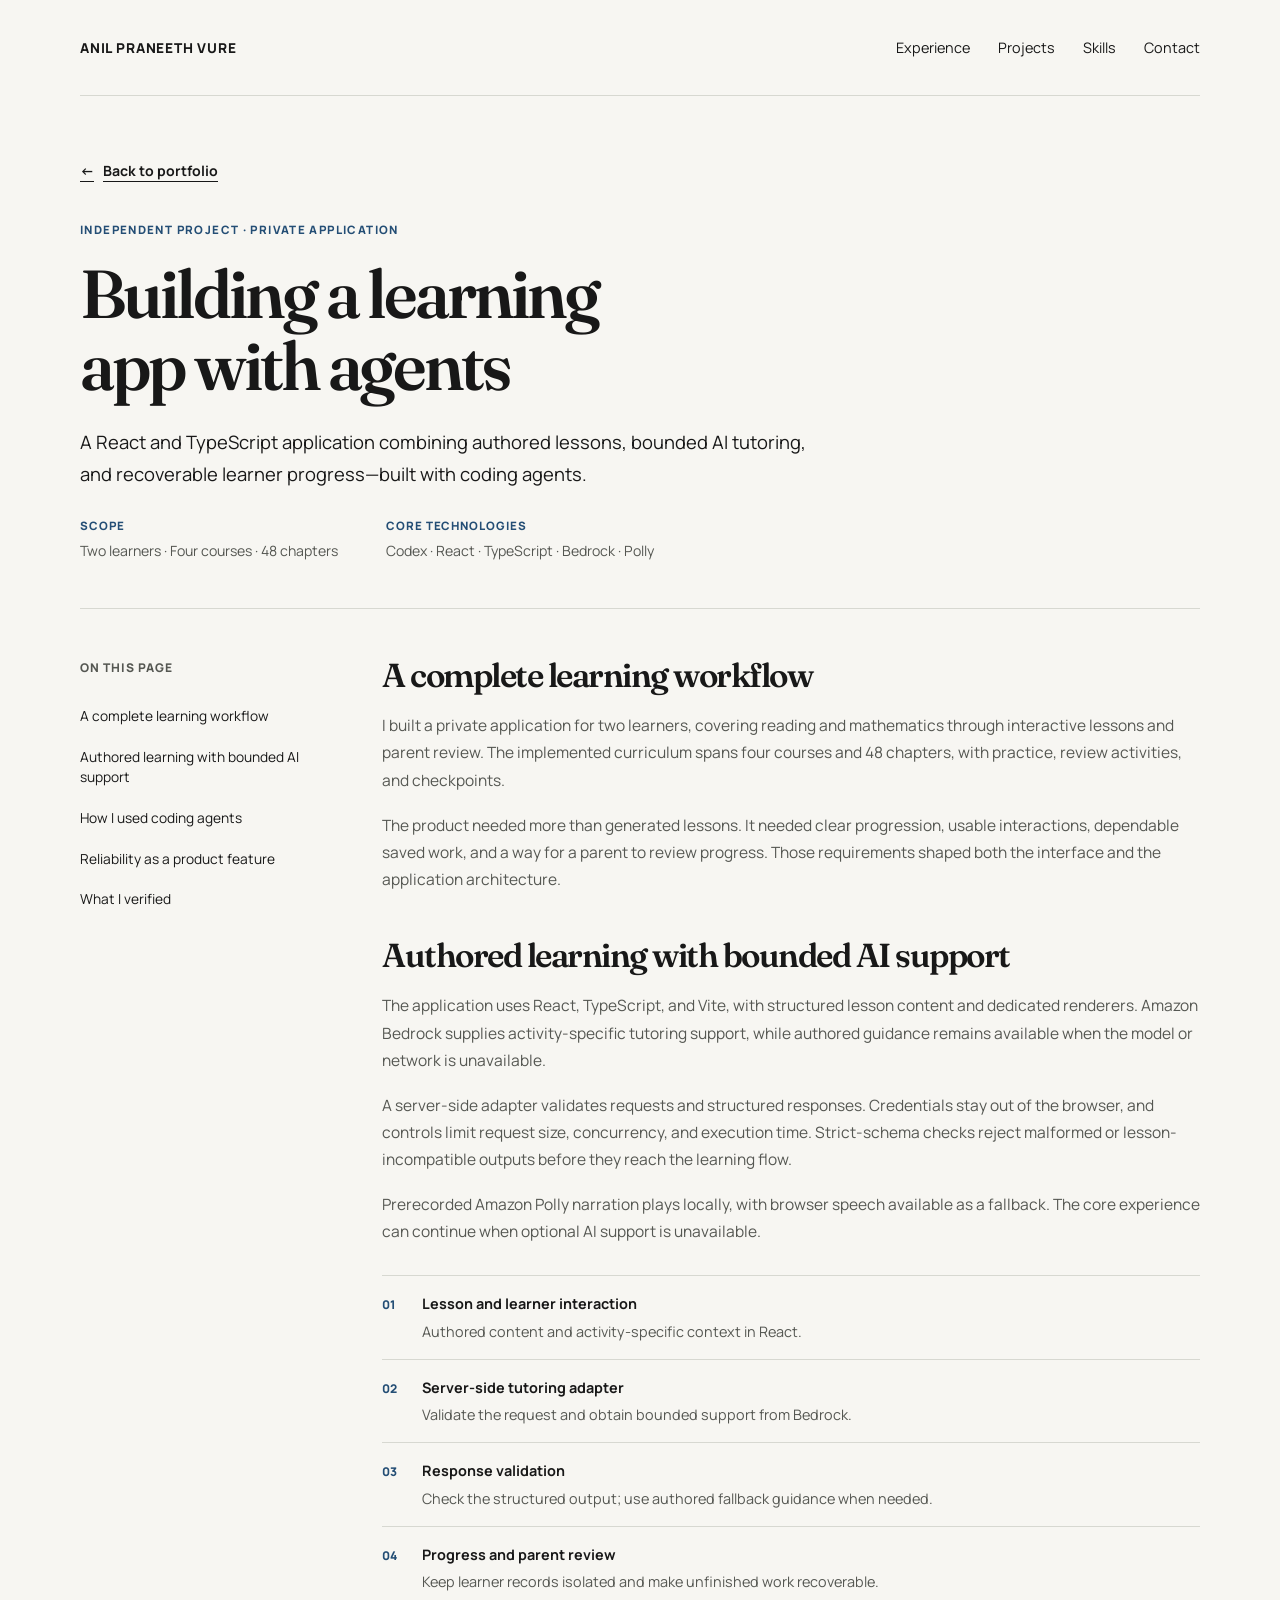
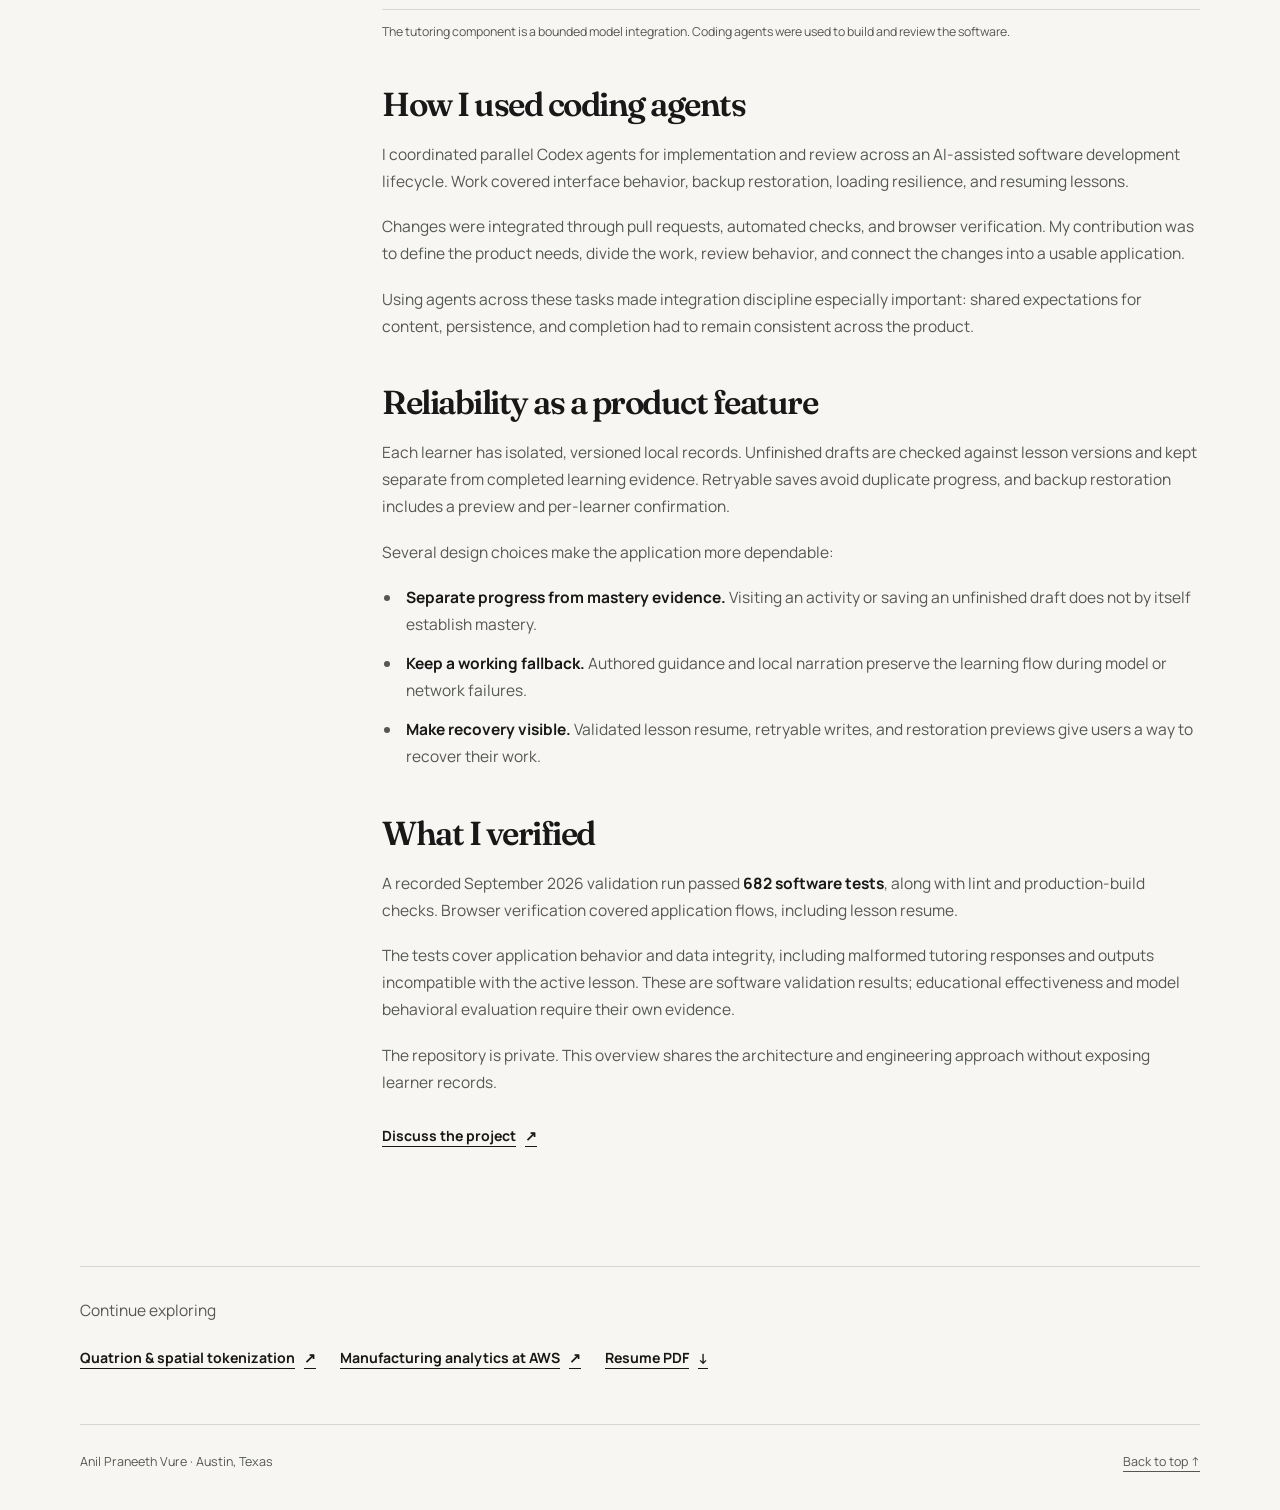
==== projects/learning-app/index.html @ 228243d7 "Add detailed project case studies and emphasize spatial tokenization" ====
<!DOCTYPE html>
<html lang="en">
<head>
  <meta charset="UTF-8" />
  <meta name="viewport" content="width=device-width, initial-scale=1.0" />
  <title>Building a learning app with agents | Anil Praneeth Vure</title>
  <meta name="description" content="A React and TypeScript application combining authored lessons, bounded AI tutoring, and recoverable learner progress—built with coding agents." />
  <meta name="theme-color" content="#f7f6f2" />
  <link rel="canonical" href="https://anilpraneeth.github.io/projects/learning-app/" />
  <meta property="og:title" content="Building a learning app with agents | Anil Praneeth Vure" />
  <meta property="og:description" content="A React and TypeScript application combining authored lessons, bounded AI tutoring, and recoverable learner progress—built with coding agents." />
  <meta property="og:type" content="article" />
  <meta property="og:url" content="https://anilpraneeth.github.io/projects/learning-app/" />
  <meta property="og:image" content="https://anilpraneeth.github.io/assets/professional.png" />
  <meta property="og:image:alt" content="Portrait of Anil Praneeth Vure" />
  <link rel="preconnect" href="https://fonts.googleapis.com" />
  <link rel="preconnect" href="https://fonts.gstatic.com" crossorigin />
  <link href="https://fonts.googleapis.com/css2?family=Manrope:wght@400;500;600;700;800&amp;family=Fraunces:opsz,wght@9..144,600;9..144,700&amp;display=swap" rel="stylesheet" />
  <link rel="stylesheet" href="../../styles.css?v=20260919-cases" />
  <script src="../../script.js?v=20260918" defer></script>
</head>
<body>
  <a class="skip-link" href="#main">Skip to content</a>
  <div class="page-shell" id="top">
    <header class="site-header"><a class="brand" href="../../">Anil Praneeth Vure</a><nav class="site-nav" aria-label="Primary"><a href="../../#profile">Experience</a><a href="../../#work">Projects</a><a href="../../#skills">Skills</a><a href="../../#contact">Contact</a></nav></header>
    <main id="main">
      <header class="case-hero">
        <a class="text-link" href="../../#work"><span aria-hidden="true">←</span> Back to portfolio</a>
        <p class="eyebrow">Independent project · Private application</p>
        <h1>Building a learning app with agents</h1>
        <p class="case-deck">A React and TypeScript application combining authored lessons, bounded AI tutoring, and recoverable learner progress—built with coding agents.</p>
        <dl class="case-facts"><div><dt>Scope</dt><dd>Two learners · Four courses · 48 chapters</dd></div><div><dt>Core technologies</dt><dd>Codex · React · TypeScript · Bedrock · Polly</dd></div></dl>
      </header>
      <div class="case-layout">
        <nav class="case-contents" aria-label="On this page"><p>On this page</p><a href="#need">A complete learning workflow</a><a href="#architecture">Authored learning with bounded AI support</a><a href="#agent-workflow">How I used coding agents</a><a href="#reliability">Reliability as a product feature</a><a href="#validation">What I verified</a></nav>
        <article class="case-body" aria-label="Project case study"><section id="need" aria-labelledby="need-title"><h2 id="need-title">A complete learning workflow</h2><p>I built a private application for two learners, covering reading and mathematics through interactive lessons and parent review. The implemented curriculum spans four courses and 48 chapters, with practice, review activities, and checkpoints.</p><p>The product needed more than generated lessons. It needed clear progression, usable interactions, dependable saved work, and a way for a parent to review progress. Those requirements shaped both the interface and the application architecture.</p></section><section id="architecture" aria-labelledby="architecture-title"><h2 id="architecture-title">Authored learning with bounded AI support</h2><p>The application uses React, TypeScript, and Vite, with structured lesson content and dedicated renderers. Amazon Bedrock supplies activity-specific tutoring support, while authored guidance remains available when the model or network is unavailable.</p><p>A server-side adapter validates requests and structured responses. Credentials stay out of the browser, and controls limit request size, concurrency, and execution time. Strict-schema checks reject malformed or lesson-incompatible outputs before they reach the learning flow.</p><p>Prerecorded Amazon Polly narration plays locally, with browser speech available as a fallback. The core experience can continue when optional AI support is unavailable.</p>
    <figure class="architecture-flow"><ol><li><div><strong>Lesson and learner interaction</strong>Authored content and activity-specific context in React.</div></li><li><div><strong>Server-side tutoring adapter</strong>Validate the request and obtain bounded support from Bedrock.</div></li><li><div><strong>Response validation</strong>Check the structured output; use authored fallback guidance when needed.</div></li><li><div><strong>Progress and parent review</strong>Keep learner records isolated and make unfinished work recoverable.</div></li></ol><figcaption>The tutoring component is a bounded model integration. Coding agents were used to build and review the software.</figcaption></figure></section><section id="agent-workflow" aria-labelledby="agent-workflow-title"><h2 id="agent-workflow-title">How I used coding agents</h2><p>I coordinated parallel Codex agents for implementation and review across an AI-assisted software development lifecycle. Work covered interface behavior, backup restoration, loading resilience, and resuming lessons.</p><p>Changes were integrated through pull requests, automated checks, and browser verification. My contribution was to define the product needs, divide the work, review behavior, and connect the changes into a usable application.</p><p>Using agents across these tasks made integration discipline especially important: shared expectations for content, persistence, and completion had to remain consistent across the product.</p></section><section id="reliability" aria-labelledby="reliability-title"><h2 id="reliability-title">Reliability as a product feature</h2><p>Each learner has isolated, versioned local records. Unfinished drafts are checked against lesson versions and kept separate from completed learning evidence. Retryable saves avoid duplicate progress, and backup restoration includes a preview and per-learner confirmation.</p><p>Several design choices make the application more dependable:</p><ul><li><strong>Separate progress from mastery evidence.</strong> Visiting an activity or saving an unfinished draft does not by itself establish mastery.</li><li><strong>Keep a working fallback.</strong> Authored guidance and local narration preserve the learning flow during model or network failures.</li><li><strong>Make recovery visible.</strong> Validated lesson resume, retryable writes, and restoration previews give users a way to recover their work.</li></ul></section><section id="validation" aria-labelledby="validation-title"><h2 id="validation-title">What I verified</h2><p>A recorded September 2026 validation run passed <strong>682 software tests</strong>, along with lint and production-build checks. Browser verification covered application flows, including lesson resume.</p><p>The tests cover application behavior and data integrity, including malformed tutoring responses and outputs incompatible with the active lesson. These are software validation results; educational effectiveness and model behavioral evaluation require their own evidence.</p><p>The repository is private. This overview shares the architecture and engineering approach without exposing learner records.</p><a class="text-link" href="../../#contact">Discuss the project <span aria-hidden="true">↗</span></a></section></article>
      </div>
      <aside class="case-next" aria-label="Continue exploring"><p>Continue exploring</p><div class="hero-actions"><a class="text-link" href="../quatrion/">Quatrion &amp; spatial tokenization <span aria-hidden="true">↗</span></a><a class="text-link" href="../manufacturing-analytics/">Manufacturing analytics at AWS <span aria-hidden="true">↗</span></a><a class="text-link" href="../../assets/Anil_Praneeth_Vure_Resume.pdf?v=20260919-cases" download="Anil_Praneeth_Vure_Resume.pdf">Resume PDF <span aria-hidden="true">↓</span></a></div></aside>
    </main>
    <footer class="site-footer"><span>Anil Praneeth Vure · Austin, Texas</span><a href="#top">Back to top ↑</a></footer>
  </div>
</body>
</html>
---- styles.css ----
:root { --bg: #f7f6f2; --text: #181818; --muted: #555752; --line: #d7d8d1; --accent: #244e75; --max: 1120px; }
* { box-sizing: border-box; }
html { scroll-behavior: smooth; scroll-padding-top: 28px; }
body { margin: 0; font-family: "Manrope", sans-serif; color: var(--text); background: var(--bg); }
a { color: inherit; text-underline-offset: 5px; }
a:focus-visible, summary:focus-visible { outline: 2px solid var(--accent); outline-offset: 6px; }
.page-shell { width: min(calc(100% - 80px), var(--max)); margin-inline: auto; }
.skip-link { position: fixed; top: 10px; left: 10px; z-index: 10; padding: 12px 20px; background: var(--text); color: white; transform: translateY(-160%); }
.skip-link:focus { transform: translateY(0); }
.site-header { display: flex; align-items: center; justify-content: space-between; gap: 24px; padding: 28px 0; border-bottom: 1px solid var(--line); }
.brand { font-size: 0.85rem; font-weight: 800; letter-spacing: 0.06em; text-transform: uppercase; text-decoration: none; }
.site-nav { display: flex; flex-wrap: wrap; gap: 12px 28px; }
.site-nav a { font-size: 0.9rem; text-decoration: none; padding: 10px 0; }
.site-nav a:hover { color: var(--accent); }
.hero { display: grid; grid-template-columns: minmax(0, 1fr) minmax(280px, 360px); gap: clamp(36px, 6vw, 80px); align-items: center; padding: 56px 0 64px; }
.eyebrow, .section-label, .project-kicker { font-size: 0.72rem; font-weight: 800; letter-spacing: 0.12em; text-transform: uppercase; color: var(--accent); margin: 0 0 22px; }
h1, h2, h3 { margin: 0; }
h1, h2 { font-family: "Fraunces", Georgia, serif; font-weight: 600; letter-spacing: -0.045em; line-height: 1.06; }
h1 { font-size: clamp(3.6rem, 6.3vw, 5.4rem); }
h2 { font-size: clamp(2.1rem, 4vw, 3.3rem); }
h3 { font-size: 1.28rem; line-height: 1.35; letter-spacing: -0.025em; }
p, li, dd { font-size: 0.97rem; line-height: 1.75; color: var(--muted); }
p { margin: 0 0 18px; }
.hero-lead { font-size: clamp(1.2rem, 2.2vw, 1.55rem); font-weight: 600; line-height: 1.4; color: var(--text); max-width: 27ch; margin: 24px 0 14px; }
.hero-text { max-width: 53ch; }
.hero-actions { display: flex; gap: 24px; flex-wrap: wrap; align-items: center; margin-top: 26px; }
.button { display: inline-flex; align-items: center; gap: 20px; justify-content: center; min-height: 46px; padding: 13px 20px; border: 1px solid var(--text); border-radius: 3px; font-size: 0.86rem; font-weight: 700; text-decoration: none; color: var(--bg); background: var(--text); transition: background-color 180ms ease, transform 180ms ease; }
.button:hover { background: var(--accent); border-color: var(--accent); transform: translateY(-2px); }
.text-link { display: inline-flex; align-items: center; gap: 9px; min-height: 44px; font-size: 0.88rem; font-weight: 700; text-decoration: underline; }
.text-link span { transition: transform 180ms ease; }
.text-link:hover span { transform: translate(2px, -2px); }
.portrait-wrap { overflow: hidden; aspect-ratio: 1122 / 1402; background: #d6d9d9; border-radius: 3px; animation: portrait-enter 900ms ease both; }
.portrait { width: 100%; height: 100%; display: block; object-fit: cover; }
.hero-copy { animation: hero-enter 650ms ease both; }
.section-block { border-top: 1px solid var(--line); padding: 64px 0; }
.section-intro { margin-bottom: 40px; }
.section-intro .section-label { margin-bottom: 18px; }
.two-columns { display: grid; grid-template-columns: minmax(0, 0.8fr) minmax(0, 1.45fr); gap: 72px; }
.experience-meta p, .project-tech, .project-note { font-size: 0.83rem; margin: 12px 0 0; }
.lead-copy { color: var(--text); font-size: 1.06rem; line-height: 1.7; }
.two-columns > div > p:last-child { margin-bottom: 0; }
.career-history { display: grid; grid-template-columns: 1fr 1fr; gap: 60px; margin-top: 44px; padding-top: 32px; border-top: 1px solid var(--line); }
.career-history h3 { font-size: 1rem; }
.career-history p { font-size: 0.87rem; margin: 8px 0 0; }
.project-row { padding: 36px 0; border-top: 1px solid var(--line); }
.project-meta h3 { font-size: 1.55rem; }
.project-kicker { font-size: 0.65rem; line-height: 1.7; margin-bottom: 12px; }
.project-meta .text-link { margin-top: 14px; }
.project-note { font-size: 0.75rem; }
.project-details { margin: 0; padding-left: 19px; }
.project-details li { padding-left: 5px; margin-bottom: 15px; }
.project-details li:last-child { margin-bottom: 0; }
.project-details strong { color: var(--text); font-weight: 700; }
.case-study-index { display: flex; flex-wrap: wrap; gap: 8px 28px; padding: 0 0 28px; }
.case-study-index p { width: 100%; margin-bottom: 2px; font-size: 0.83rem; }
.case-study-index a { font-size: 0.86rem; font-weight: 700; line-height: 1.6; padding: 10px 0; }
.case-study-link { margin-top: 22px; }
.case-hero { padding: 52px 0 44px; border-bottom: 1px solid var(--line); }
.case-hero .eyebrow { margin-top: 28px; margin-bottom: 18px; }
.case-hero h1 { font-size: clamp(2.5rem, 5.3vw, 4.6rem); max-width: 19ch; text-wrap: balance; }
.case-deck { max-width: 66ch; font-size: 1.15rem; color: var(--text); margin: 24px 0; }
.case-facts { display: flex; flex-wrap: wrap; gap: 20px 48px; margin: 28px 0 0; }
.case-facts dt { font-size: 0.72rem; text-transform: uppercase; letter-spacing: 0.08em; font-weight: 800; color: var(--accent); }
.case-facts dd { margin: 6px 0 0; font-size: 0.88rem; }
.case-layout { display: grid; grid-template-columns: 230px minmax(0, 1fr); gap: 72px; padding: 48px 0 64px; align-items: start; }
.case-contents { position: sticky; top: 28px; }
.case-contents p { font-size: 0.75rem; text-transform: uppercase; letter-spacing: 0.08em; font-weight: 800; }
.case-contents a { display: block; padding: 10px 0; font-size: 0.86rem; line-height: 1.5; text-decoration: none; }
.case-contents a:hover { color: var(--accent); text-decoration: underline; }
.case-body { min-width: 0; }
.case-body section { margin-bottom: 44px; scroll-margin-top: 28px; }
.case-body h2 { font-size: clamp(1.75rem, 2.6vw, 2.2rem); margin-bottom: 20px; }
.case-body h3 { font-size: 1.05rem; margin: 26px 0 10px; }
.case-body ul { padding-left: 20px; }
.case-body li { padding-left: 4px; margin-bottom: 12px; }
.case-body strong { color: var(--text); }
.architecture-flow { margin: 30px 0; }
.architecture-flow ol { list-style: none; padding: 0; margin: 0; border-top: 1px solid var(--line); counter-reset: flow; }
.architecture-flow li { counter-increment: flow; display: grid; grid-template-columns: 28px minmax(0, 1fr); gap: 12px; padding: 15px 0; margin: 0; border-bottom: 1px solid var(--line); font-size: 0.9rem; }
.architecture-flow li::before { content: counter(flow, decimal-leading-zero); color: var(--accent); font-size: 0.75rem; font-weight: 800; padding-top: 3px; }
.architecture-flow strong { display: block; margin-bottom: 2px; }
.architecture-flow figcaption { font-size: 0.77rem; color: var(--muted); line-height: 1.6; margin-top: 12px; }
.case-next { border-top: 1px solid var(--line); padding: 30px 0 44px; }
.case-next p { margin-bottom: 12px; }
.case-next .hero-actions { margin-top: 0; }
.more-work { border-top: 1px solid var(--line); padding-top: 36px; margin-top: 4px; }
.repository-list a { display: flex; align-items: center; justify-content: space-between; gap: 24px; padding: 19px 0; border-bottom: 1px solid var(--line); text-decoration: none; }
.repository-list a:first-child { padding-top: 0; }
.repository-list a:last-child { border-bottom: 0; }
.repository-list a:hover strong { color: var(--accent); text-decoration: underline; text-underline-offset: 4px; }
.repository-list strong { font-size: 0.94rem; font-weight: 700; }
.repository-list small { display: block; color: var(--muted); font-size: 0.85rem; line-height: 1.65; margin-top: 5px; }
.skills-list { margin: 0; }
.skills-list > div { padding: 20px 0; border-top: 1px solid var(--line); }
.skills-list dt { font-size: 0.95rem; font-weight: 700; }
.skills-list dd { margin: 0; font-size: 0.92rem; }
.credentials-grid { display: grid; grid-template-columns: 1fr 1fr; gap: 60px; margin-top: 40px; padding-top: 30px; border-top: 1px solid var(--line); }
.credentials-grid h3 { font-size: 1rem; margin-bottom: 20px; }
.credentials-grid p { font-size: 0.88rem; }
.plain-list { list-style: none; margin: 0; padding: 0; }
.plain-list li { font-size: 0.88rem; margin-bottom: 18px; color: var(--text); }
.plain-list span { display: block; color: var(--muted); font-size: 0.8rem; margin-top: 2px; }
summary { cursor: pointer; font-size: 0.86rem; font-weight: 600; padding: 4px 0; }
details .plain-list { margin-top: 16px; }
.contact-section h2 { margin-bottom: 24px; }
.contact-section > p:not(.section-label) { max-width: 55ch; }
.site-footer { display: flex; justify-content: space-between; gap: 24px; padding: 28px 0 40px; border-top: 1px solid var(--line); color: var(--muted); font-size: 0.78rem; }
.reveal { opacity: 1; }
.motion-ready .reveal { opacity: 0; transform: translateY(18px); transition: opacity 550ms ease, transform 550ms ease; }
.motion-ready .reveal.is-visible { opacity: 1; transform: none; }
@keyframes hero-enter { from { opacity: 0; transform: translateY(16px); } to { opacity: 1; transform: none; } }
@keyframes portrait-enter { from { opacity: 0; transform: scale(0.975); } to { opacity: 1; transform: none; } }
@media (max-width: 900px) {
  .page-shell { width: calc(100% - 48px); }
  .hero { grid-template-columns: minmax(0, 1fr) minmax(220px, 0.7fr); gap: 32px; padding: 44px 0; }
  h1 { font-size: clamp(3rem, 6vw, 4rem); }
  .hero-actions { gap: 16px; }
  .two-columns { gap: 36px; grid-template-columns: 0.8fr 1.3fr; }
  .case-layout { grid-template-columns: 180px minmax(0, 1fr); gap: 36px; }
}
@media (max-width: 640px) {
  .page-shell { width: calc(100% - 40px); }
  .site-header { align-items: flex-start; flex-direction: column; gap: 8px; padding: 20px 0 12px; }
  .brand { font-size: 0.8rem; }
  .site-nav { gap: 12px 22px; }
  .site-nav a { font-size: 0.83rem; }
  .hero { grid-template-columns: minmax(0, 1fr) 126px; gap: 20px; padding: 32px 0 40px; }
  .hero-copy { display: contents; }
  h1 { grid-column: 1; grid-row: 2; font-size: clamp(2.25rem, 9.6vw, 2.75rem); }
  .eyebrow { grid-column: 1 / -1; font-size: 0.64rem; margin: 0; }
  .hero-lead { grid-column: 1 / -1; font-size: 1.3rem; margin: 0; }
  .hero-text { grid-column: 1 / -1; font-size: 0.9rem; margin: 0; }
  .hero-actions { gap: 14px 20px; margin-top: 20px; }
  .hero .hero-actions { grid-column: 1 / -1; margin-top: 0; }
  .portrait-wrap { grid-column: 2; grid-row: 2; width: 100%; }
  .section-block { padding: 40px 0; }
  .section-intro { margin-bottom: 30px; }
  .two-columns, .career-history, .credentials-grid { grid-template-columns: 1fr; gap: 22px; }
  .career-history, .credentials-grid { gap: 28px; margin-top: 30px; padding-top: 26px; }
  .project-row { padding: 28px 0; gap: 24px; }
  .project-meta h3 { font-size: 1.4rem; }
  .project-meta .text-link { margin-top: 8px; }
  .project-note { margin-top: 3px; }
  .more-work { gap: 28px; padding-top: 28px; }
  .skills-list > div { gap: 10px; }
  .site-footer { flex-direction: column; gap: 16px; }
  .case-hero { padding: 28px 0 32px; }
  .case-hero h1 { font-size: clamp(2.25rem, 9vw, 3rem); }
  .case-deck { font-size: 1.05rem; }
  .case-facts { gap: 18px 28px; }
  .case-layout { grid-template-columns: minmax(0, 1fr); gap: 34px; padding: 30px 0; }
  .case-contents { position: static; padding-bottom: 24px; border-bottom: 1px solid var(--line); }
  .case-contents p { margin-bottom: 6px; }
  .case-contents a { padding: 8px 0; }
  .case-body section { margin-bottom: 36px; }
  .case-study-index { flex-direction: column; gap: 0; }
}
@media (max-width: 360px) {
  .hero { grid-template-columns: minmax(0, 1fr) 108px; }
}
@media (prefers-reduced-motion: reduce) {
  html { scroll-behavior: auto; }
  *, *::before, *::after { animation: none !important; transition: none !important; }
  .motion-ready .reveal { opacity: 1; transform: none; }
}
@media print {
  .motion-ready .reveal { opacity: 1; transform: none; }
  .hero-copy, .portrait-wrap { animation: none; }
  .skip-link, .site-nav, .site-footer a { display: none; }
}
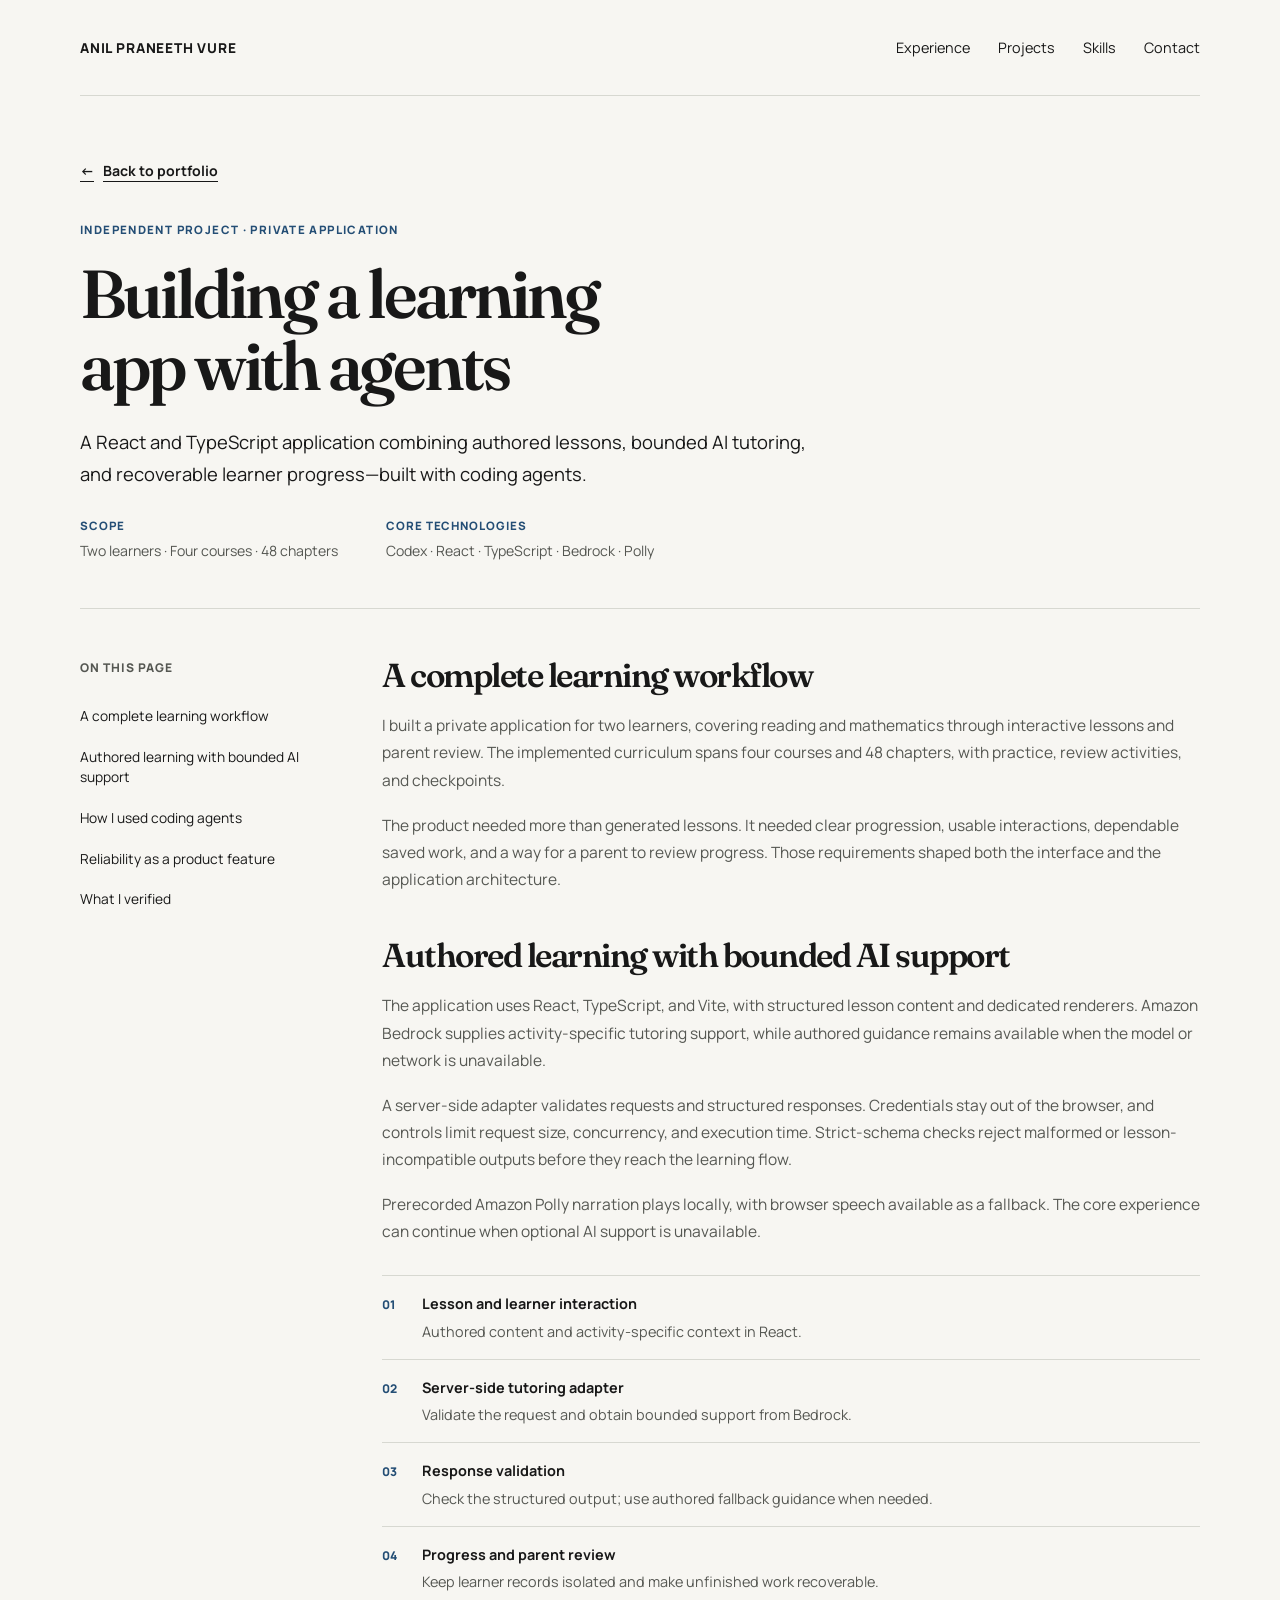
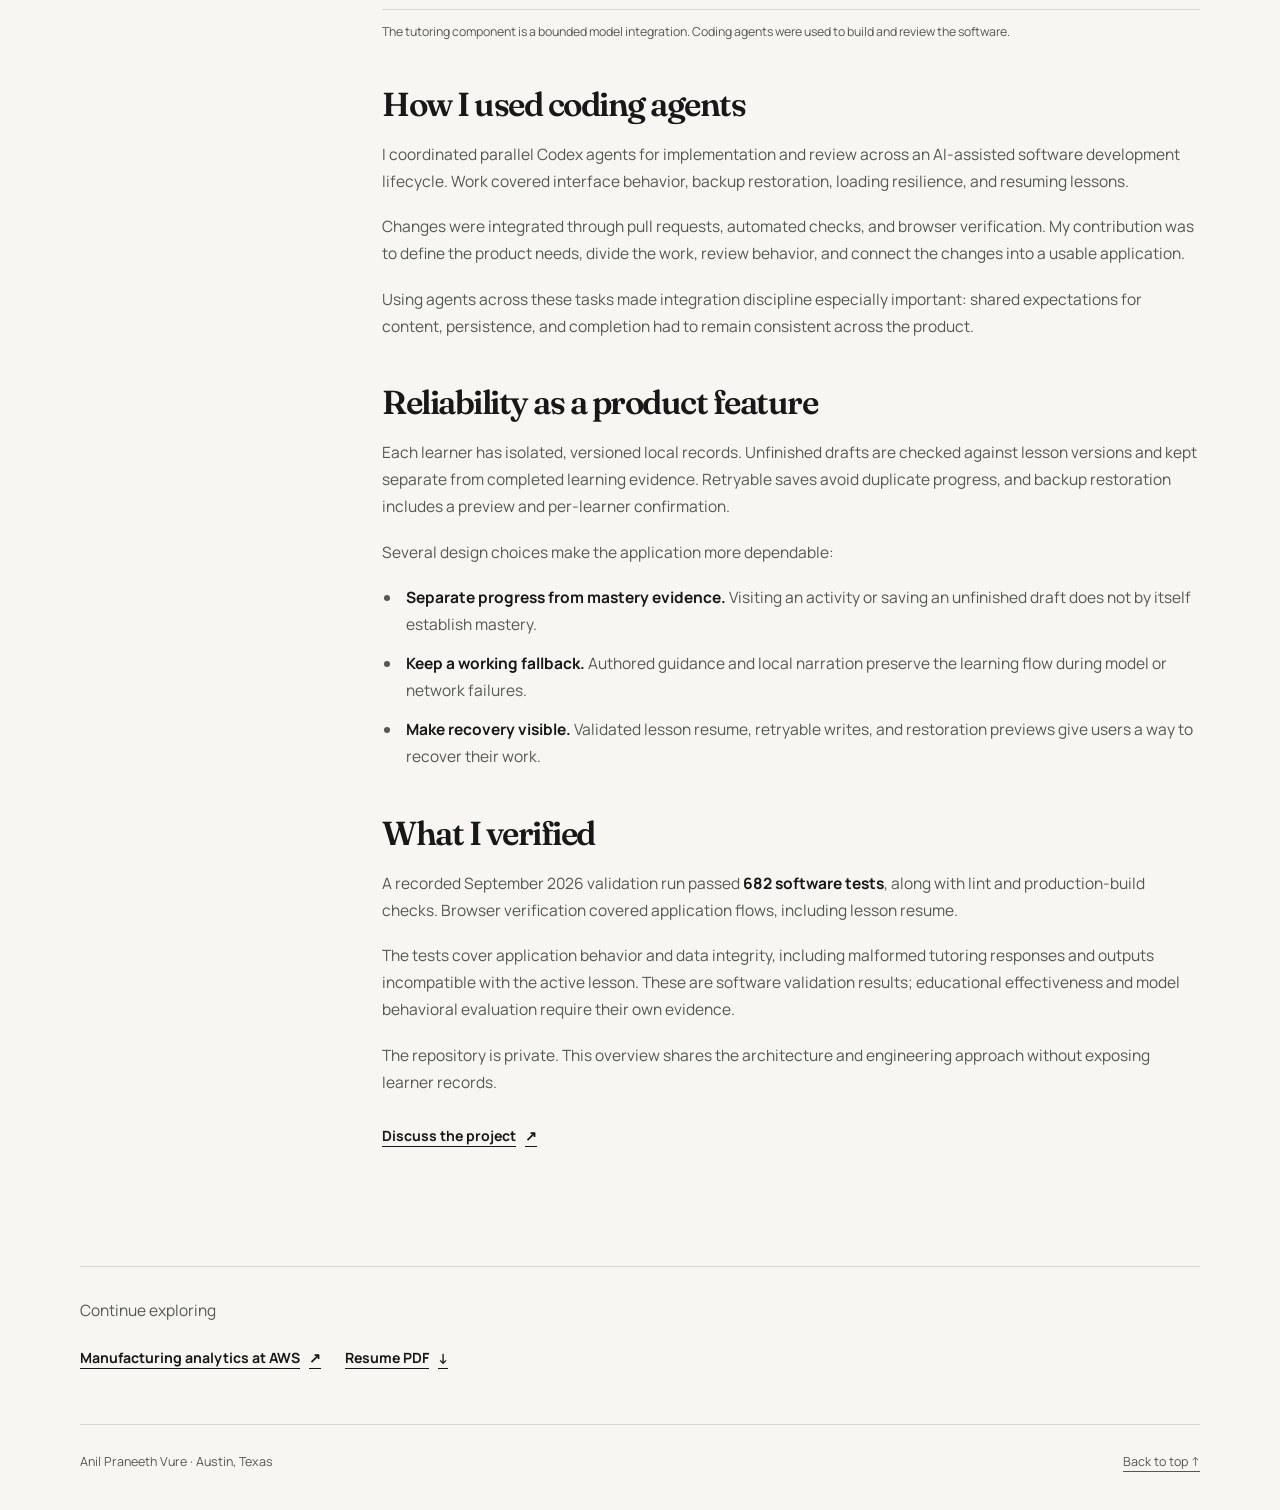
==== commit dabf6649: "Remove private project content from public portfolio and resume" ====
--- a/projects/learning-app/index.html
+++ b/projects/learning-app/index.html
@@ -36,7 +36,7 @@
         <article class="case-body" aria-label="Project case study"><section id="need" aria-labelledby="need-title"><h2 id="need-title">A complete learning workflow</h2><p>I built a private application for two learners, covering reading and mathematics through interactive lessons and parent review. The implemented curriculum spans four courses and 48 chapters, with practice, review activities, and checkpoints.</p><p>The product needed more than generated lessons. It needed clear progression, usable interactions, dependable saved work, and a way for a parent to review progress. Those requirements shaped both the interface and the application architecture.</p></section><section id="architecture" aria-labelledby="architecture-title"><h2 id="architecture-title">Authored learning with bounded AI support</h2><p>The application uses React, TypeScript, and Vite, with structured lesson content and dedicated renderers. Amazon Bedrock supplies activity-specific tutoring support, while authored guidance remains available when the model or network is unavailable.</p><p>A server-side adapter validates requests and structured responses. Credentials stay out of the browser, and controls limit request size, concurrency, and execution time. Strict-schema checks reject malformed or lesson-incompatible outputs before they reach the learning flow.</p><p>Prerecorded Amazon Polly narration plays locally, with browser speech available as a fallback. The core experience can continue when optional AI support is unavailable.</p>
     <figure class="architecture-flow"><ol><li><div><strong>Lesson and learner interaction</strong>Authored content and activity-specific context in React.</div></li><li><div><strong>Server-side tutoring adapter</strong>Validate the request and obtain bounded support from Bedrock.</div></li><li><div><strong>Response validation</strong>Check the structured output; use authored fallback guidance when needed.</div></li><li><div><strong>Progress and parent review</strong>Keep learner records isolated and make unfinished work recoverable.</div></li></ol><figcaption>The tutoring component is a bounded model integration. Coding agents were used to build and review the software.</figcaption></figure></section><section id="agent-workflow" aria-labelledby="agent-workflow-title"><h2 id="agent-workflow-title">How I used coding agents</h2><p>I coordinated parallel Codex agents for implementation and review across an AI-assisted software development lifecycle. Work covered interface behavior, backup restoration, loading resilience, and resuming lessons.</p><p>Changes were integrated through pull requests, automated checks, and browser verification. My contribution was to define the product needs, divide the work, review behavior, and connect the changes into a usable application.</p><p>Using agents across these tasks made integration discipline especially important: shared expectations for content, persistence, and completion had to remain consistent across the product.</p></section><section id="reliability" aria-labelledby="reliability-title"><h2 id="reliability-title">Reliability as a product feature</h2><p>Each learner has isolated, versioned local records. Unfinished drafts are checked against lesson versions and kept separate from completed learning evidence. Retryable saves avoid duplicate progress, and backup restoration includes a preview and per-learner confirmation.</p><p>Several design choices make the application more dependable:</p><ul><li><strong>Separate progress from mastery evidence.</strong> Visiting an activity or saving an unfinished draft does not by itself establish mastery.</li><li><strong>Keep a working fallback.</strong> Authored guidance and local narration preserve the learning flow during model or network failures.</li><li><strong>Make recovery visible.</strong> Validated lesson resume, retryable writes, and restoration previews give users a way to recover their work.</li></ul></section><section id="validation" aria-labelledby="validation-title"><h2 id="validation-title">What I verified</h2><p>A recorded September 2026 validation run passed <strong>682 software tests</strong>, along with lint and production-build checks. Browser verification covered application flows, including lesson resume.</p><p>The tests cover application behavior and data integrity, including malformed tutoring responses and outputs incompatible with the active lesson. These are software validation results; educational effectiveness and model behavioral evaluation require their own evidence.</p><p>The repository is private. This overview shares the architecture and engineering approach without exposing learner records.</p><a class="text-link" href="../../#contact">Discuss the project <span aria-hidden="true">↗</span></a></section></article>
       </div>
-      <aside class="case-next" aria-label="Continue exploring"><p>Continue exploring</p><div class="hero-actions"><a class="text-link" href="../quatrion/">Quatrion &amp; spatial tokenization <span aria-hidden="true">↗</span></a><a class="text-link" href="../manufacturing-analytics/">Manufacturing analytics at AWS <span aria-hidden="true">↗</span></a><a class="text-link" href="../../assets/Anil_Praneeth_Vure_Resume.pdf?v=20260919-cases" download="Anil_Praneeth_Vure_Resume.pdf">Resume PDF <span aria-hidden="true">↓</span></a></div></aside>
+      <aside class="case-next" aria-label="Continue exploring"><p>Continue exploring</p><div class="hero-actions"><a class="text-link" href="../manufacturing-analytics/">Manufacturing analytics at AWS <span aria-hidden="true">↗</span></a><a class="text-link" href="../../assets/Anil_Praneeth_Vure_Resume.pdf?v=20260919-public" download="Anil_Praneeth_Vure_Resume.pdf">Resume PDF <span aria-hidden="true">↓</span></a></div></aside>
     </main>
     <footer class="site-footer"><span>Anil Praneeth Vure · Austin, Texas</span><a href="#top">Back to top ↑</a></footer>
   </div>
